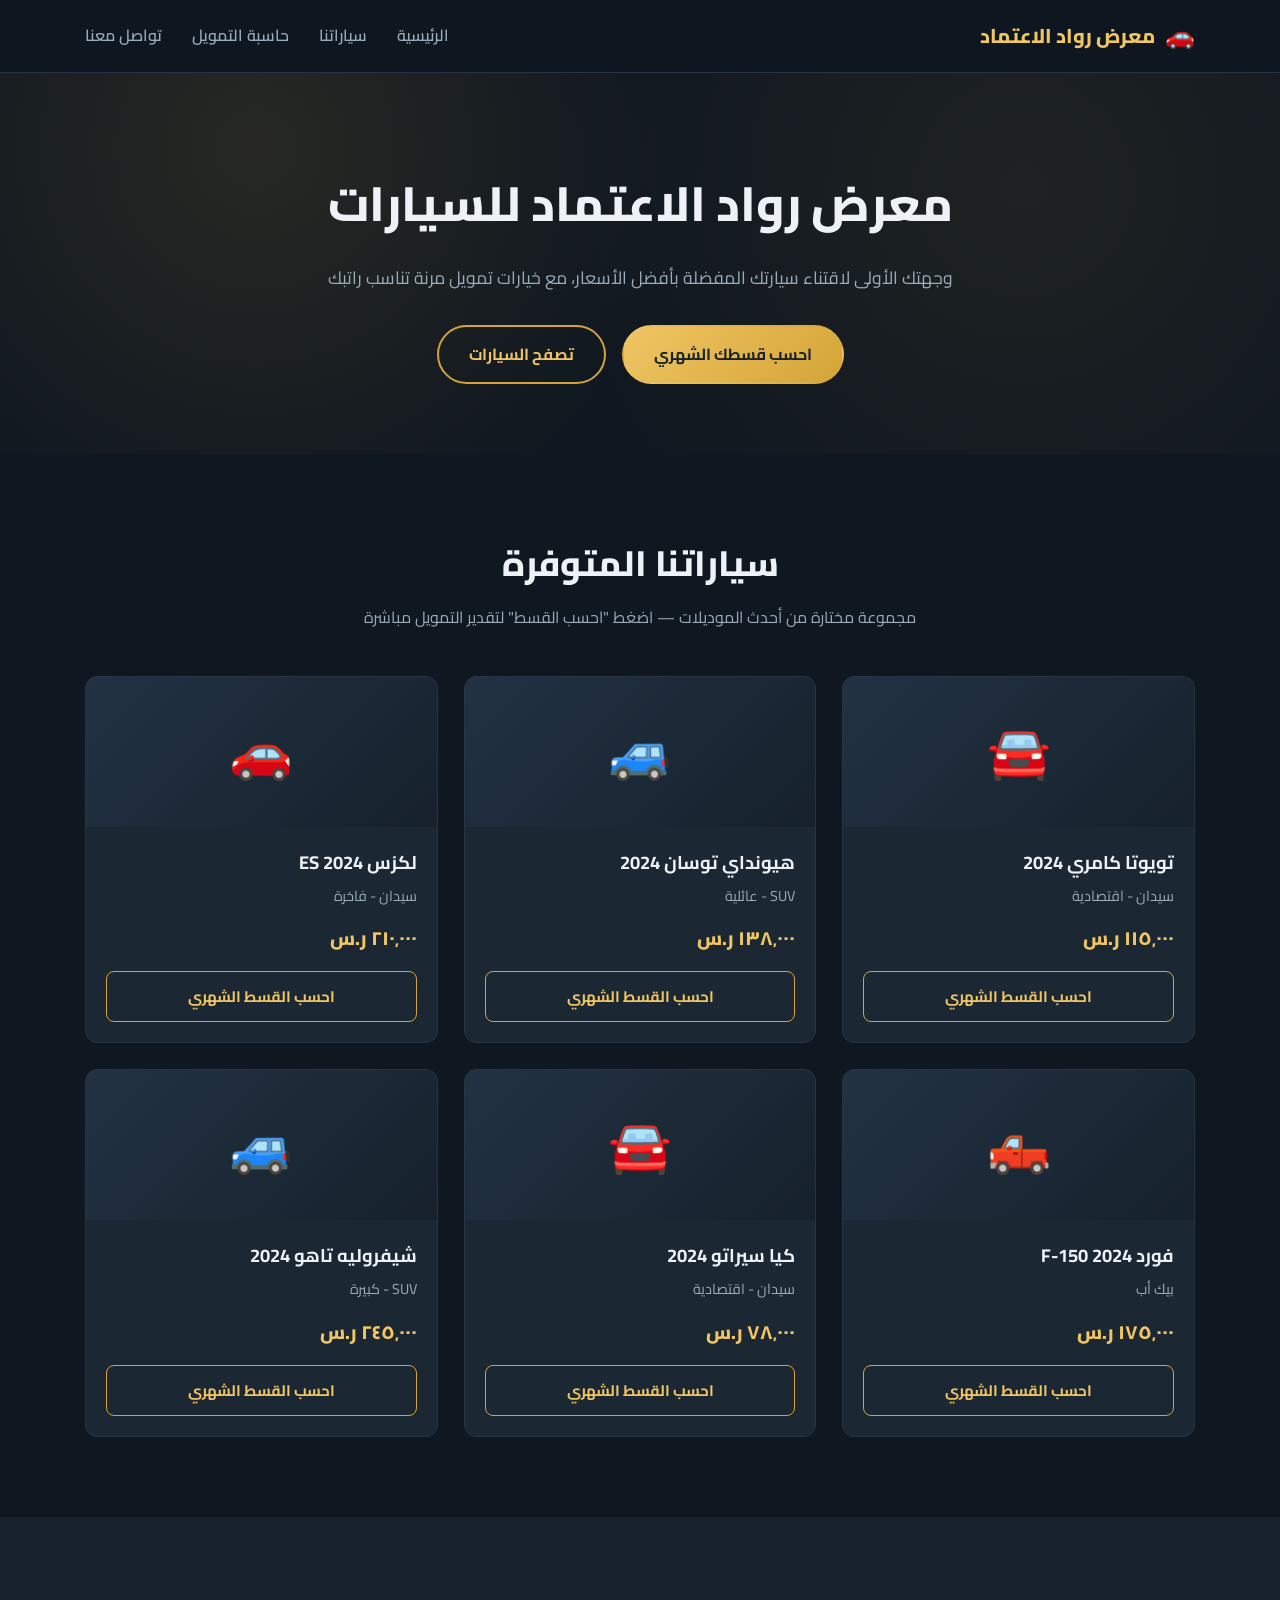
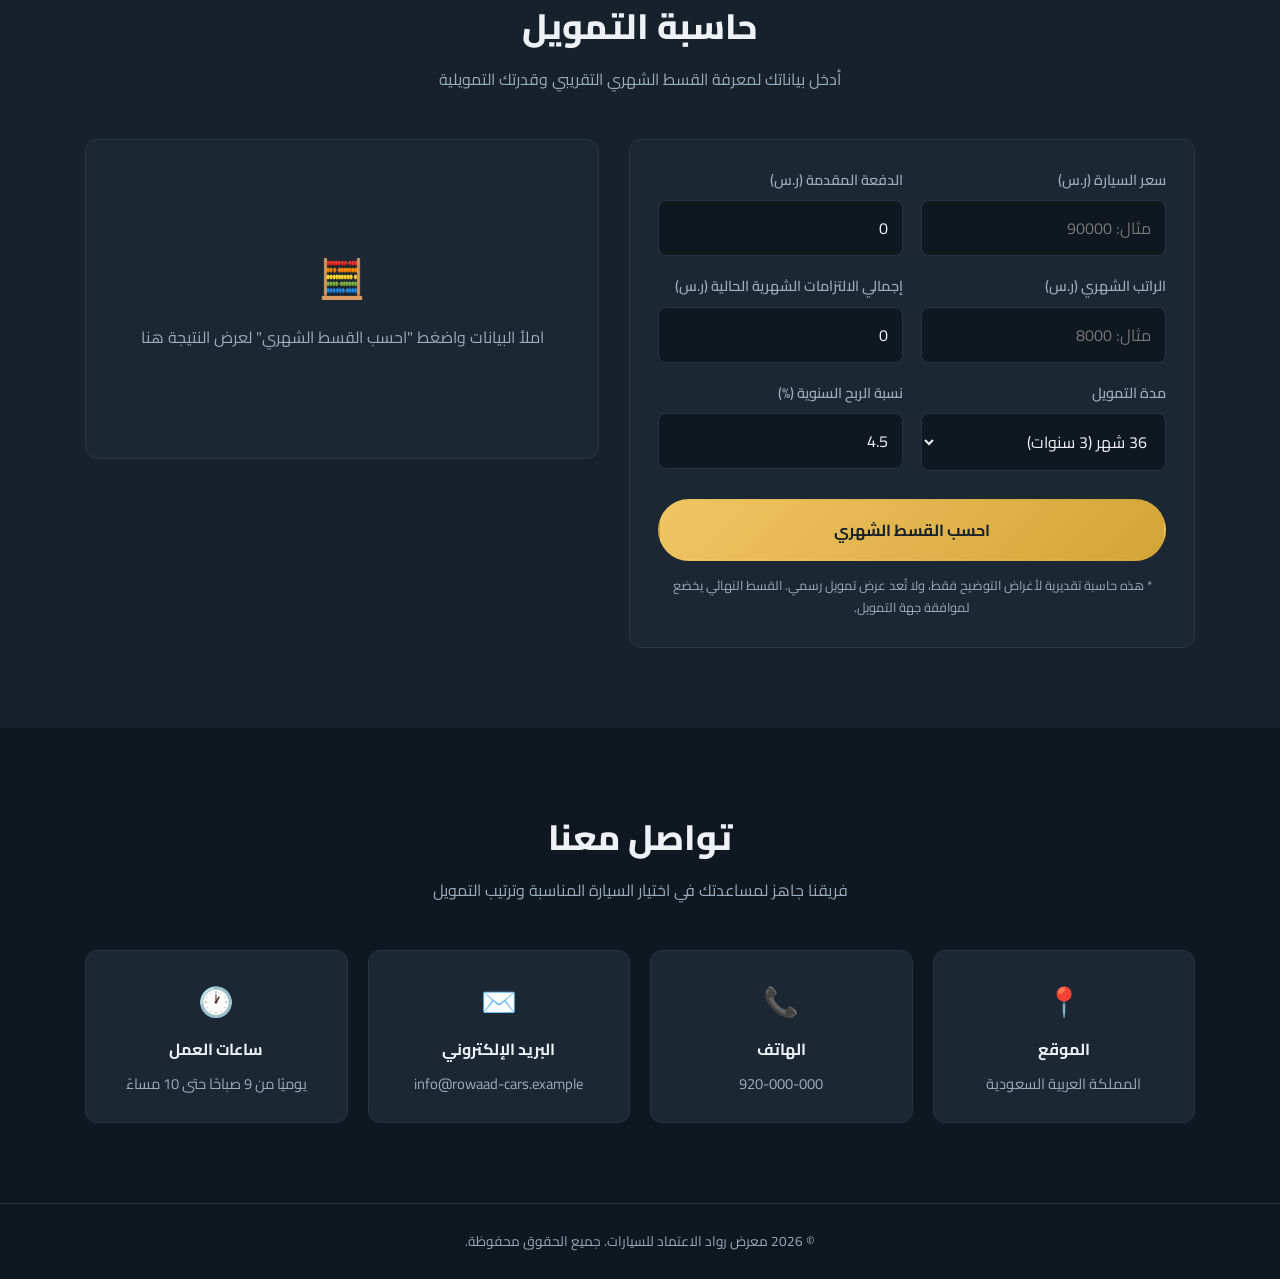
==== index.html @ 37a61ea4 "Add Rowaad Al-I'timad car showroom site with financing calculator Adds a static Arabic (RTL) landing" ====
<!DOCTYPE html>
<html lang="ar" dir="rtl">
<head>
<meta charset="UTF-8">
<meta name="viewport" content="width=device-width, initial-scale=1.0">
<title>معرض رواد الاعتماد للسيارات</title>
<link rel="preconnect" href="https://fonts.googleapis.com">
<link href="https://fonts.googleapis.com/css2?family=Cairo:wght@400;600;700;800&display=swap" rel="stylesheet">
<link rel="stylesheet" href="css/style.css">
</head>
<body>

<header class="navbar">
  <div class="container navbar-inner">
    <div class="logo">
      <span class="logo-icon">🚗</span>
      <span class="logo-text">معرض رواد الاعتماد</span>
    </div>
    <nav class="nav-links" id="navLinks">
      <a href="#home">الرئيسية</a>
      <a href="#cars">سياراتنا</a>
      <a href="#calculator">حاسبة التمويل</a>
      <a href="#contact">تواصل معنا</a>
    </nav>
    <button class="menu-toggle" id="menuToggle" aria-label="القائمة">☰</button>
  </div>
</header>

<section id="home" class="hero">
  <div class="container hero-inner">
    <h1>معرض رواد الاعتماد للسيارات</h1>
    <p>وجهتك الأولى لاقتناء سيارتك المفضلة بأفضل الأسعار، مع خيارات تمويل مرنة تناسب راتبك</p>
    <div class="hero-actions">
      <a href="#calculator" class="btn btn-primary">احسب قسطك الشهري</a>
      <a href="#cars" class="btn btn-outline">تصفح السيارات</a>
    </div>
  </div>
</section>

<section id="cars" class="section">
  <div class="container">
    <h2 class="section-title">سياراتنا المتوفرة</h2>
    <p class="section-sub">مجموعة مختارة من أحدث الموديلات — اضغط "احسب القسط" لتقدير التمويل مباشرة</p>

    <div class="cars-grid" id="carsGrid">
      <!-- Car cards injected by JS -->
    </div>
  </div>
</section>

<section id="calculator" class="section calc-section">
  <div class="container">
    <h2 class="section-title">حاسبة التمويل</h2>
    <p class="section-sub">أدخل بياناتك لمعرفة القسط الشهري التقريبي وقدرتك التمويلية</p>

    <div class="calc-wrapper">
      <form class="calc-form" id="calcForm">
        <div class="form-grid">
          <div class="field">
            <label for="carPrice">سعر السيارة (ر.س)</label>
            <input type="number" id="carPrice" min="0" step="500" placeholder="مثال: 90000" required>
          </div>

          <div class="field">
            <label for="downPayment">الدفعة المقدمة (ر.س)</label>
            <input type="number" id="downPayment" min="0" step="500" placeholder="مثال: 10000" value="0">
          </div>

          <div class="field">
            <label for="salary">الراتب الشهري (ر.س)</label>
            <input type="number" id="salary" min="0" step="100" placeholder="مثال: 8000" required>
          </div>

          <div class="field">
            <label for="obligations">إجمالي الالتزامات الشهرية الحالية (ر.س)</label>
            <input type="number" id="obligations" min="0" step="50" placeholder="أقساط أخرى، إن وجدت" value="0">
          </div>

          <div class="field">
            <label for="months">مدة التمويل</label>
            <select id="months">
              <option value="12">12 شهر (سنة)</option>
              <option value="24">24 شهر (سنتان)</option>
              <option value="36" selected>36 شهر (3 سنوات)</option>
              <option value="48">48 شهر (4 سنوات)</option>
              <option value="60">60 شهر (5 سنوات)</option>
              <option value="72">72 شهر (6 سنوات)</option>
            </select>
          </div>

          <div class="field">
            <label for="rate">نسبة الربح السنوية (%)</label>
            <input type="number" id="rate" min="0" step="0.1" value="4.5">
          </div>
        </div>

        <button type="submit" class="btn btn-primary btn-block">احسب القسط الشهري</button>
        <p class="disclaimer">* هذه حاسبة تقديرية لأغراض التوضيح فقط، ولا تُعد عرض تمويل رسمي. القسط النهائي يخضع لموافقة جهة التمويل.</p>
      </form>

      <div class="calc-result" id="calcResult">
        <div class="result-placeholder">
          <span class="result-icon">🧮</span>
          <p>املأ البيانات واضغط "احسب القسط الشهري" لعرض النتيجة هنا</p>
        </div>
      </div>
    </div>
  </div>
</section>

<section id="contact" class="section contact-section">
  <div class="container">
    <h2 class="section-title">تواصل معنا</h2>
    <p class="section-sub">فريقنا جاهز لمساعدتك في اختيار السيارة المناسبة وترتيب التمويل</p>
    <div class="contact-grid">
      <div class="contact-card">
        <span class="contact-icon">📍</span>
        <h3>الموقع</h3>
        <p>المملكة العربية السعودية</p>
      </div>
      <div class="contact-card">
        <span class="contact-icon">📞</span>
        <h3>الهاتف</h3>
        <p dir="ltr">920-000-000</p>
      </div>
      <div class="contact-card">
        <span class="contact-icon">✉️</span>
        <h3>البريد الإلكتروني</h3>
        <p dir="ltr">info@rowaad-cars.example</p>
      </div>
      <div class="contact-card">
        <span class="contact-icon">🕐</span>
        <h3>ساعات العمل</h3>
        <p>يوميًا من 9 صباحًا حتى 10 مساءً</p>
      </div>
    </div>
  </div>
</section>

<footer class="footer">
  <div class="container">
    <p>© 2026 معرض رواد الاعتماد للسيارات. جميع الحقوق محفوظة.</p>
  </div>
</footer>

<script src="js/script.js"></script>
</body>
</html>
---- css/style.css ----
:root {
  --bg: #0f1720;
  --bg-alt: #16212c;
  --card: #1b2733;
  --card-border: #263444;
  --gold: #d4a437;
  --gold-light: #f0c563;
  --text: #eef2f6;
  --text-muted: #9aabb9;
  --success: #3fae6a;
  --danger: #d9534f;
  --radius: 12px;
  --max-width: 1150px;
}

* { box-sizing: border-box; margin: 0; padding: 0; }

html { scroll-behavior: smooth; }

body {
  font-family: 'Cairo', 'Tahoma', 'Segoe UI', sans-serif;
  background: var(--bg);
  color: var(--text);
  line-height: 1.7;
}

.container {
  max-width: var(--max-width);
  margin: 0 auto;
  padding: 0 20px;
}

a { text-decoration: none; color: inherit; }
ul { list-style: none; }

/* Navbar */
.navbar {
  position: sticky;
  top: 0;
  z-index: 50;
  background: rgba(15, 23, 32, 0.92);
  backdrop-filter: blur(8px);
  border-bottom: 1px solid var(--card-border);
}

.navbar-inner {
  display: flex;
  align-items: center;
  justify-content: space-between;
  height: 72px;
}

.logo {
  display: flex;
  align-items: center;
  gap: 10px;
  font-weight: 800;
  font-size: 1.25rem;
}

.logo-icon { font-size: 1.5rem; }

.logo-text { color: var(--gold-light); }

.nav-links {
  display: flex;
  gap: 30px;
  font-weight: 600;
}

.nav-links a {
  color: var(--text-muted);
  transition: color 0.2s;
}

.nav-links a:hover { color: var(--gold-light); }

.menu-toggle {
  display: none;
  background: none;
  border: none;
  color: var(--text);
  font-size: 1.6rem;
  cursor: pointer;
}

/* Hero */
.hero {
  padding: 90px 0 70px;
  text-align: center;
  background:
    radial-gradient(circle at 20% 20%, rgba(212, 164, 55, 0.12), transparent 40%),
    radial-gradient(circle at 80% 30%, rgba(212, 164, 55, 0.08), transparent 45%),
    var(--bg);
}

.hero h1 {
  font-size: clamp(1.8rem, 4vw, 3rem);
  font-weight: 800;
  margin-bottom: 18px;
  color: var(--text);
}

.hero p {
  font-size: 1.1rem;
  color: var(--text-muted);
  max-width: 640px;
  margin: 0 auto 32px;
}

.hero-actions {
  display: flex;
  gap: 16px;
  justify-content: center;
  flex-wrap: wrap;
}

/* Buttons */
.btn {
  display: inline-block;
  padding: 14px 30px;
  border-radius: 999px;
  font-weight: 700;
  cursor: pointer;
  border: 2px solid transparent;
  transition: transform 0.15s ease, opacity 0.15s ease;
  font-family: inherit;
  font-size: 1rem;
}

.btn:hover { transform: translateY(-2px); }

.btn-primary {
  background: linear-gradient(135deg, var(--gold-light), var(--gold));
  color: #17222b;
}

.btn-outline {
  border-color: var(--gold);
  color: var(--gold-light);
}

.btn-block {
  width: 100%;
  text-align: center;
  margin-top: 8px;
}

/* Sections */
.section {
  padding: 80px 0;
}

.section-title {
  font-size: clamp(1.5rem, 3vw, 2.2rem);
  font-weight: 800;
  text-align: center;
  margin-bottom: 10px;
}

.section-sub {
  text-align: center;
  color: var(--text-muted);
  max-width: 600px;
  margin: 0 auto 45px;
}

/* Cars grid */
.cars-grid {
  display: grid;
  grid-template-columns: repeat(auto-fit, minmax(280px, 1fr));
  gap: 26px;
}

.car-card {
  background: var(--card);
  border: 1px solid var(--card-border);
  border-radius: var(--radius);
  overflow: hidden;
  transition: transform 0.2s ease, border-color 0.2s ease;
}

.car-card:hover {
  transform: translateY(-4px);
  border-color: var(--gold);
}

.car-media {
  height: 150px;
  display: flex;
  align-items: center;
  justify-content: center;
  font-size: 3.2rem;
  background: linear-gradient(135deg, #223243, #16212c);
}

.car-body { padding: 20px; }

.car-body h3 {
  font-size: 1.15rem;
  margin-bottom: 6px;
}

.car-meta {
  color: var(--text-muted);
  font-size: 0.9rem;
  margin-bottom: 14px;
}

.car-price {
  color: var(--gold-light);
  font-weight: 800;
  font-size: 1.2rem;
  margin-bottom: 16px;
}

.car-cta {
  display: block;
  text-align: center;
  padding: 10px;
  border-radius: 8px;
  border: 1px solid var(--gold);
  color: var(--gold-light);
  font-weight: 700;
  cursor: pointer;
  background: none;
  width: 100%;
  font-family: inherit;
  font-size: 0.95rem;
  transition: background 0.2s ease;
}

.car-cta:hover { background: rgba(212, 164, 55, 0.12); }

/* Calculator */
.calc-section { background: var(--bg-alt); }

.calc-wrapper {
  display: grid;
  grid-template-columns: 1.1fr 1fr;
  gap: 30px;
  align-items: flex-start;
}

.calc-form {
  background: var(--card);
  border: 1px solid var(--card-border);
  border-radius: var(--radius);
  padding: 28px;
}

.form-grid {
  display: grid;
  grid-template-columns: repeat(auto-fit, minmax(220px, 1fr));
  gap: 18px;
  margin-bottom: 20px;
}

.field { display: flex; flex-direction: column; gap: 8px; }

.field label {
  font-size: 0.9rem;
  color: var(--text-muted);
  font-weight: 600;
}

.field input,
.field select {
  background: var(--bg);
  border: 1px solid var(--card-border);
  border-radius: 8px;
  padding: 12px 14px;
  color: var(--text);
  font-family: inherit;
  font-size: 1rem;
}

.field input:focus,
.field select:focus {
  outline: none;
  border-color: var(--gold);
}

.disclaimer {
  margin-top: 14px;
  font-size: 0.8rem;
  color: var(--text-muted);
  text-align: center;
}

.calc-result {
  background: var(--card);
  border: 1px solid var(--card-border);
  border-radius: var(--radius);
  padding: 28px;
  min-height: 320px;
  display: flex;
  align-items: center;
  justify-content: center;
}

.result-placeholder {
  text-align: center;
  color: var(--text-muted);
}

.result-icon {
  font-size: 2.4rem;
  display: block;
  margin-bottom: 12px;
}

.result-content { width: 100%; }

.result-headline {
  text-align: center;
  margin-bottom: 22px;
}

.result-headline .label {
  color: var(--text-muted);
  font-size: 0.95rem;
  display: block;
  margin-bottom: 6px;
}

.result-headline .value {
  color: var(--gold-light);
  font-size: 2.2rem;
  font-weight: 800;
}

.result-list {
  display: flex;
  flex-direction: column;
  gap: 12px;
  margin-bottom: 20px;
}

.result-row {
  display: flex;
  justify-content: space-between;
  border-bottom: 1px dashed var(--card-border);
  padding-bottom: 10px;
  font-size: 0.95rem;
}

.result-row span:first-child { color: var(--text-muted); }
.result-row span:last-child { font-weight: 700; }

.eligibility {
  border-radius: 8px;
  padding: 14px 16px;
  font-weight: 700;
  text-align: center;
  font-size: 0.95rem;
}

.eligibility.ok {
  background: rgba(63, 174, 106, 0.15);
  color: var(--success);
  border: 1px solid var(--success);
}

.eligibility.warn {
  background: rgba(217, 83, 79, 0.15);
  color: var(--danger);
  border: 1px solid var(--danger);
}

/* Contact */
.contact-grid {
  display: grid;
  grid-template-columns: repeat(auto-fit, minmax(200px, 1fr));
  gap: 20px;
}

.contact-card {
  background: var(--card);
  border: 1px solid var(--card-border);
  border-radius: var(--radius);
  padding: 26px 18px;
  text-align: center;
}

.contact-icon {
  font-size: 1.8rem;
  display: block;
  margin-bottom: 10px;
}

.contact-card h3 {
  margin-bottom: 8px;
  font-size: 1rem;
}

.contact-card p { color: var(--text-muted); font-size: 0.92rem; }

/* Footer */
.footer {
  text-align: center;
  padding: 26px 0;
  color: var(--text-muted);
  font-size: 0.85rem;
  border-top: 1px solid var(--card-border);
}

/* Responsive */
@media (max-width: 860px) {
  .calc-wrapper { grid-template-columns: 1fr; }
}

@media (max-width: 700px) {
  .nav-links {
    position: absolute;
    top: 72px;
    right: 0;
    left: 0;
    background: var(--bg);
    flex-direction: column;
    padding: 20px;
    gap: 16px;
    border-bottom: 1px solid var(--card-border);
    display: none;
  }
  .nav-links.open { display: flex; }
  .menu-toggle { display: block; }
}
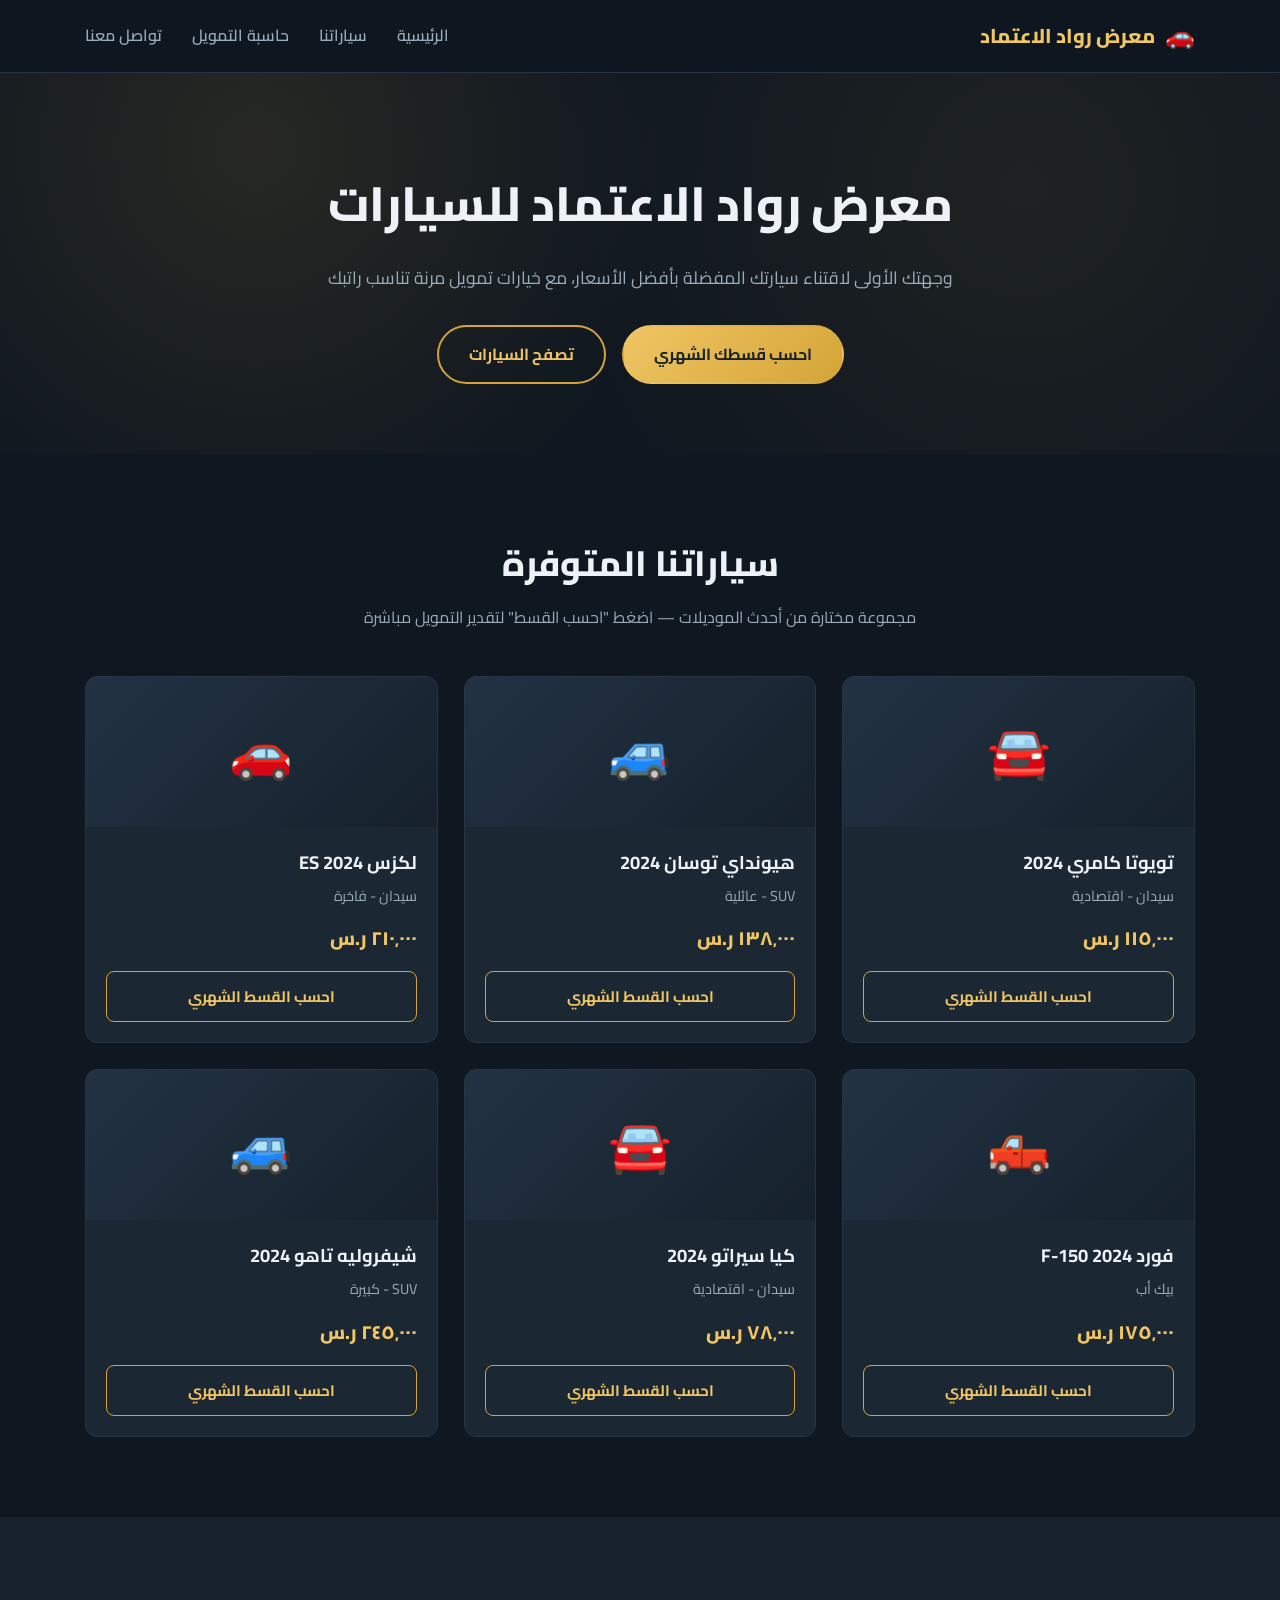
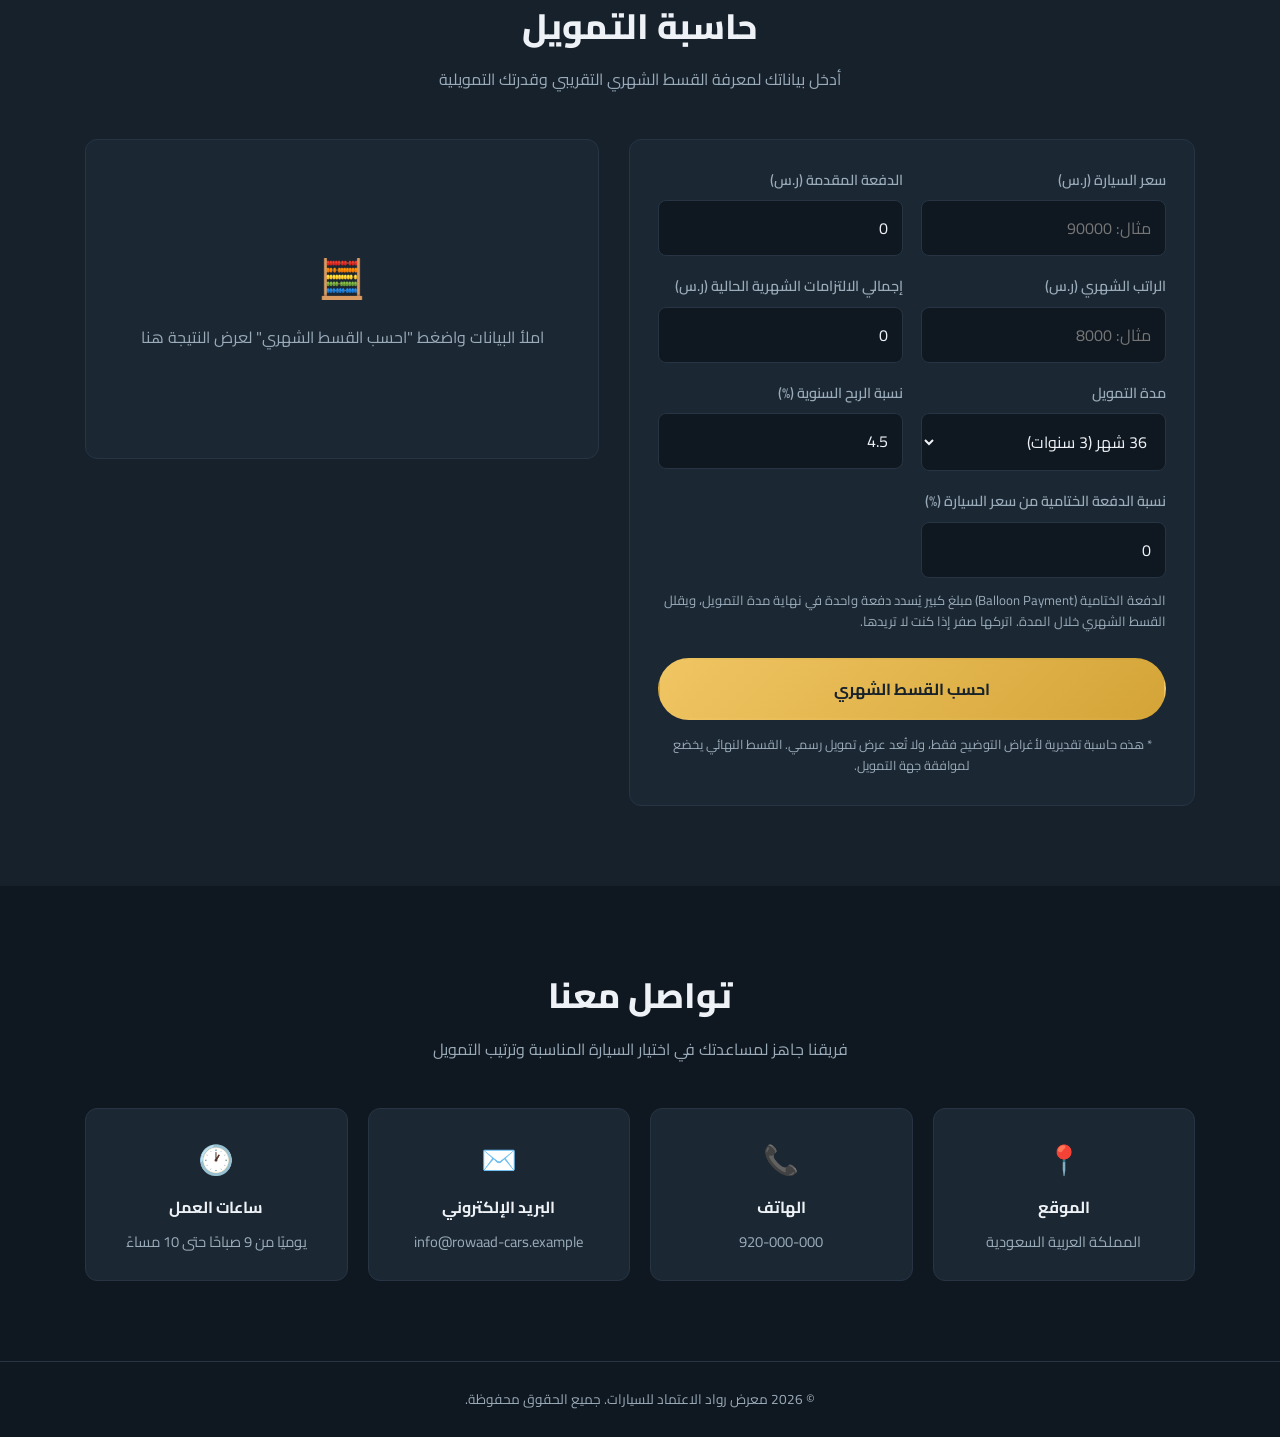
==== commit 5c0e3bbe: "Add balloon (final) payment option to the financing calculator Lets the customer set a final balloon" ====
--- a/index.html
+++ b/index.html
@@ -92,7 +92,13 @@
             <label for="rate">نسبة الربح السنوية (%)</label>
             <input type="number" id="rate" min="0" step="0.1" value="4.5">
           </div>
+
+          <div class="field">
+            <label for="balloon">نسبة الدفعة الختامية من سعر السيارة (%)</label>
+            <input type="number" id="balloon" min="0" max="60" step="1" value="0" placeholder="اختياري، مثال: 30">
+          </div>
         </div>
+        <p class="field-hint">الدفعة الختامية (Balloon Payment) مبلغ كبير يُسدد دفعة واحدة في نهاية مدة التمويل، ويقلل القسط الشهري خلال المدة. اتركها صفر إذا كنت لا تريدها.</p>
 
         <button type="submit" class="btn btn-primary btn-block">احسب القسط الشهري</button>
         <p class="disclaimer">* هذه حاسبة تقديرية لأغراض التوضيح فقط، ولا تُعد عرض تمويل رسمي. القسط النهائي يخضع لموافقة جهة التمويل.</p>
--- a/css/style.css
+++ b/css/style.css
@@ -257,6 +257,15 @@
 }
 
 .field { display: flex; flex-direction: column; gap: 8px; }
+
+.field-hint {
+  font-size: 0.82rem;
+  color: var(--text-muted);
+  margin: -8px 0 18px;
+  line-height: 1.6;
+}
+
+.balloon-row span:last-child { color: var(--gold-light); }
 
 .field label {
   font-size: 0.9rem;
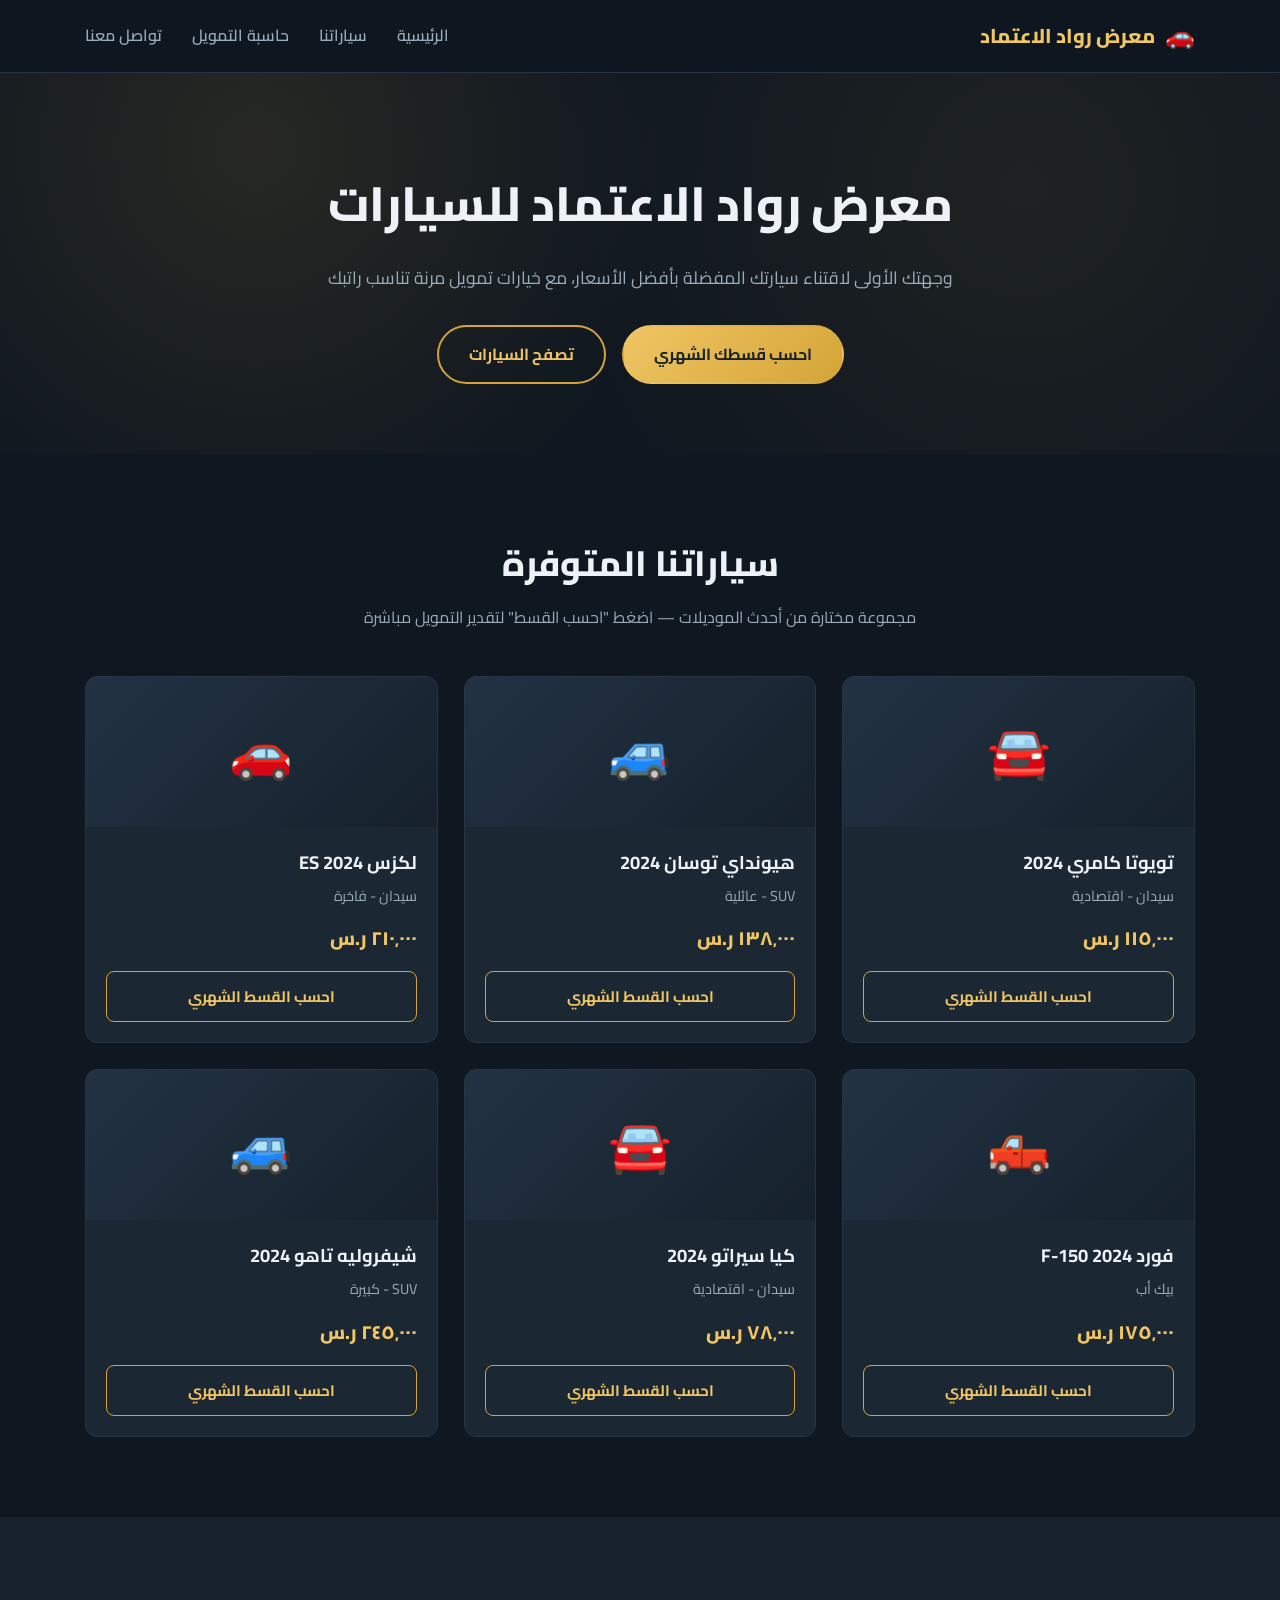
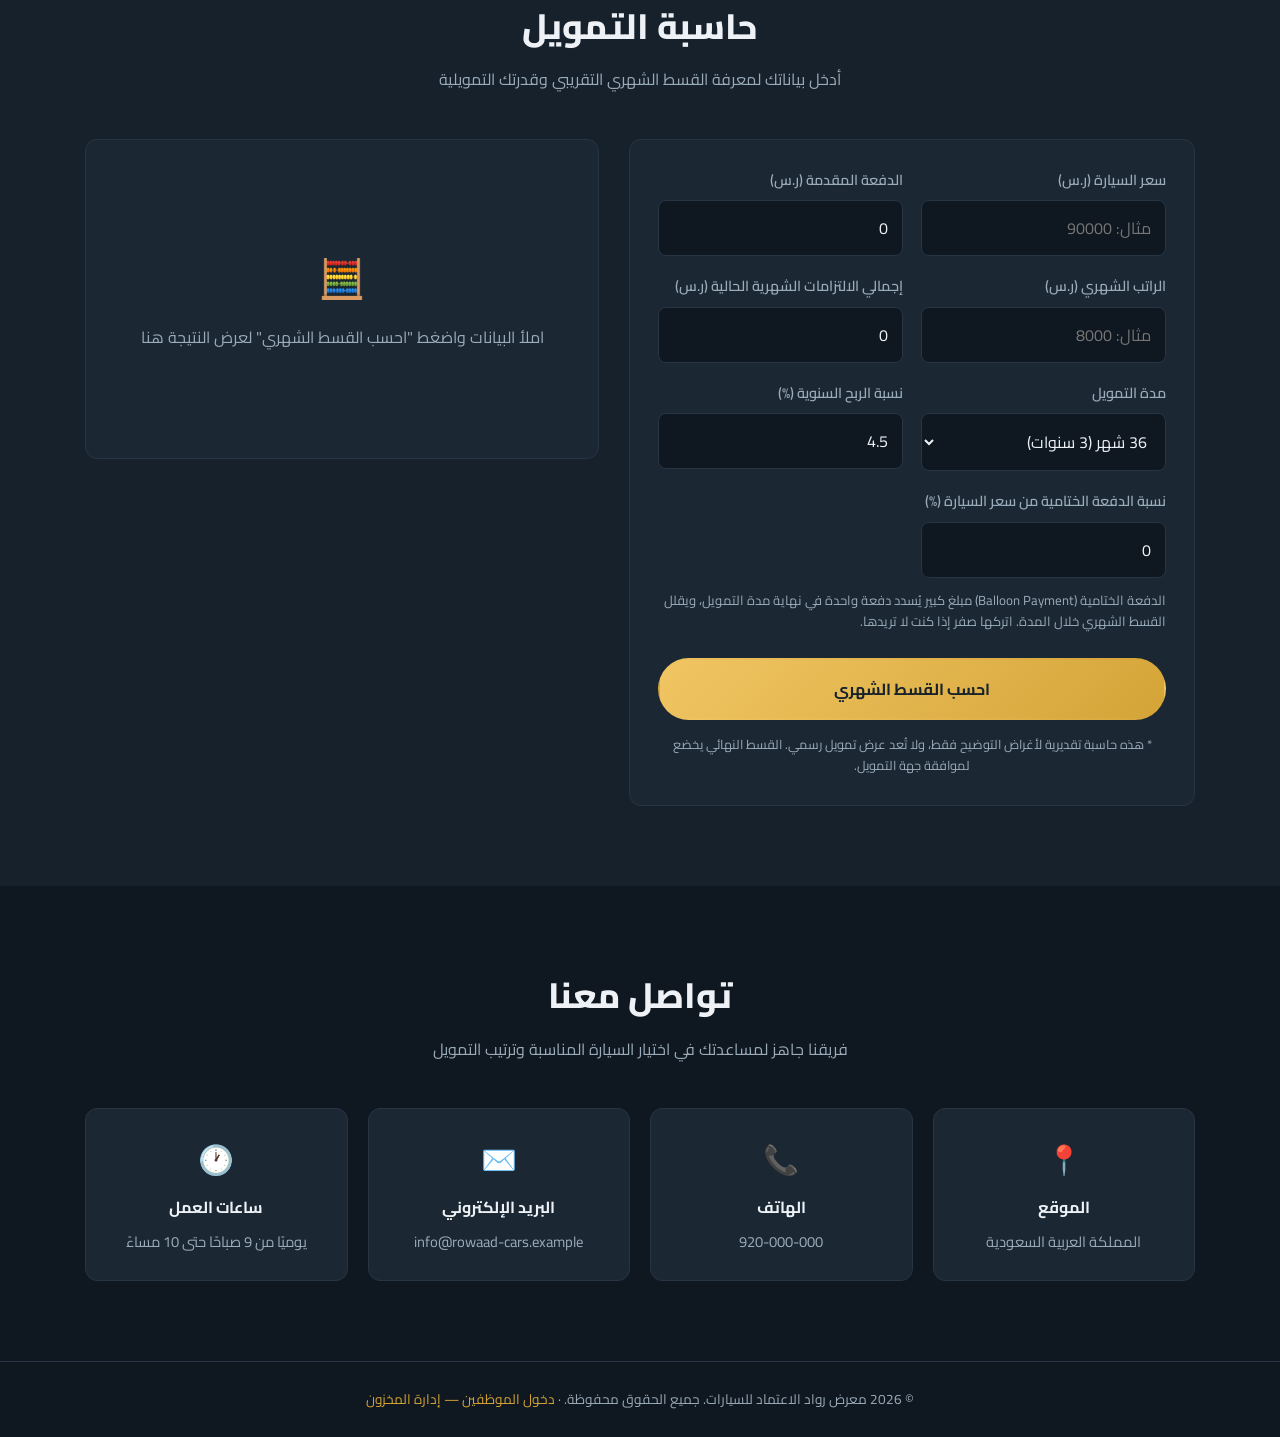
==== commit 7368f992: "Add inventory management system for Rowaad Al-I'timad showroom Browser-based admin dashboard under i" ====
--- a/index.html
+++ b/index.html
@@ -145,7 +145,7 @@
 
 <footer class="footer">
   <div class="container">
-    <p>© 2026 معرض رواد الاعتماد للسيارات. جميع الحقوق محفوظة.</p>
+    <p>© 2026 معرض رواد الاعتماد للسيارات. جميع الحقوق محفوظة. · <a href="inventory/" style="color:var(--gold)">دخول الموظفين — إدارة المخزون</a></p>
   </div>
 </footer>
 
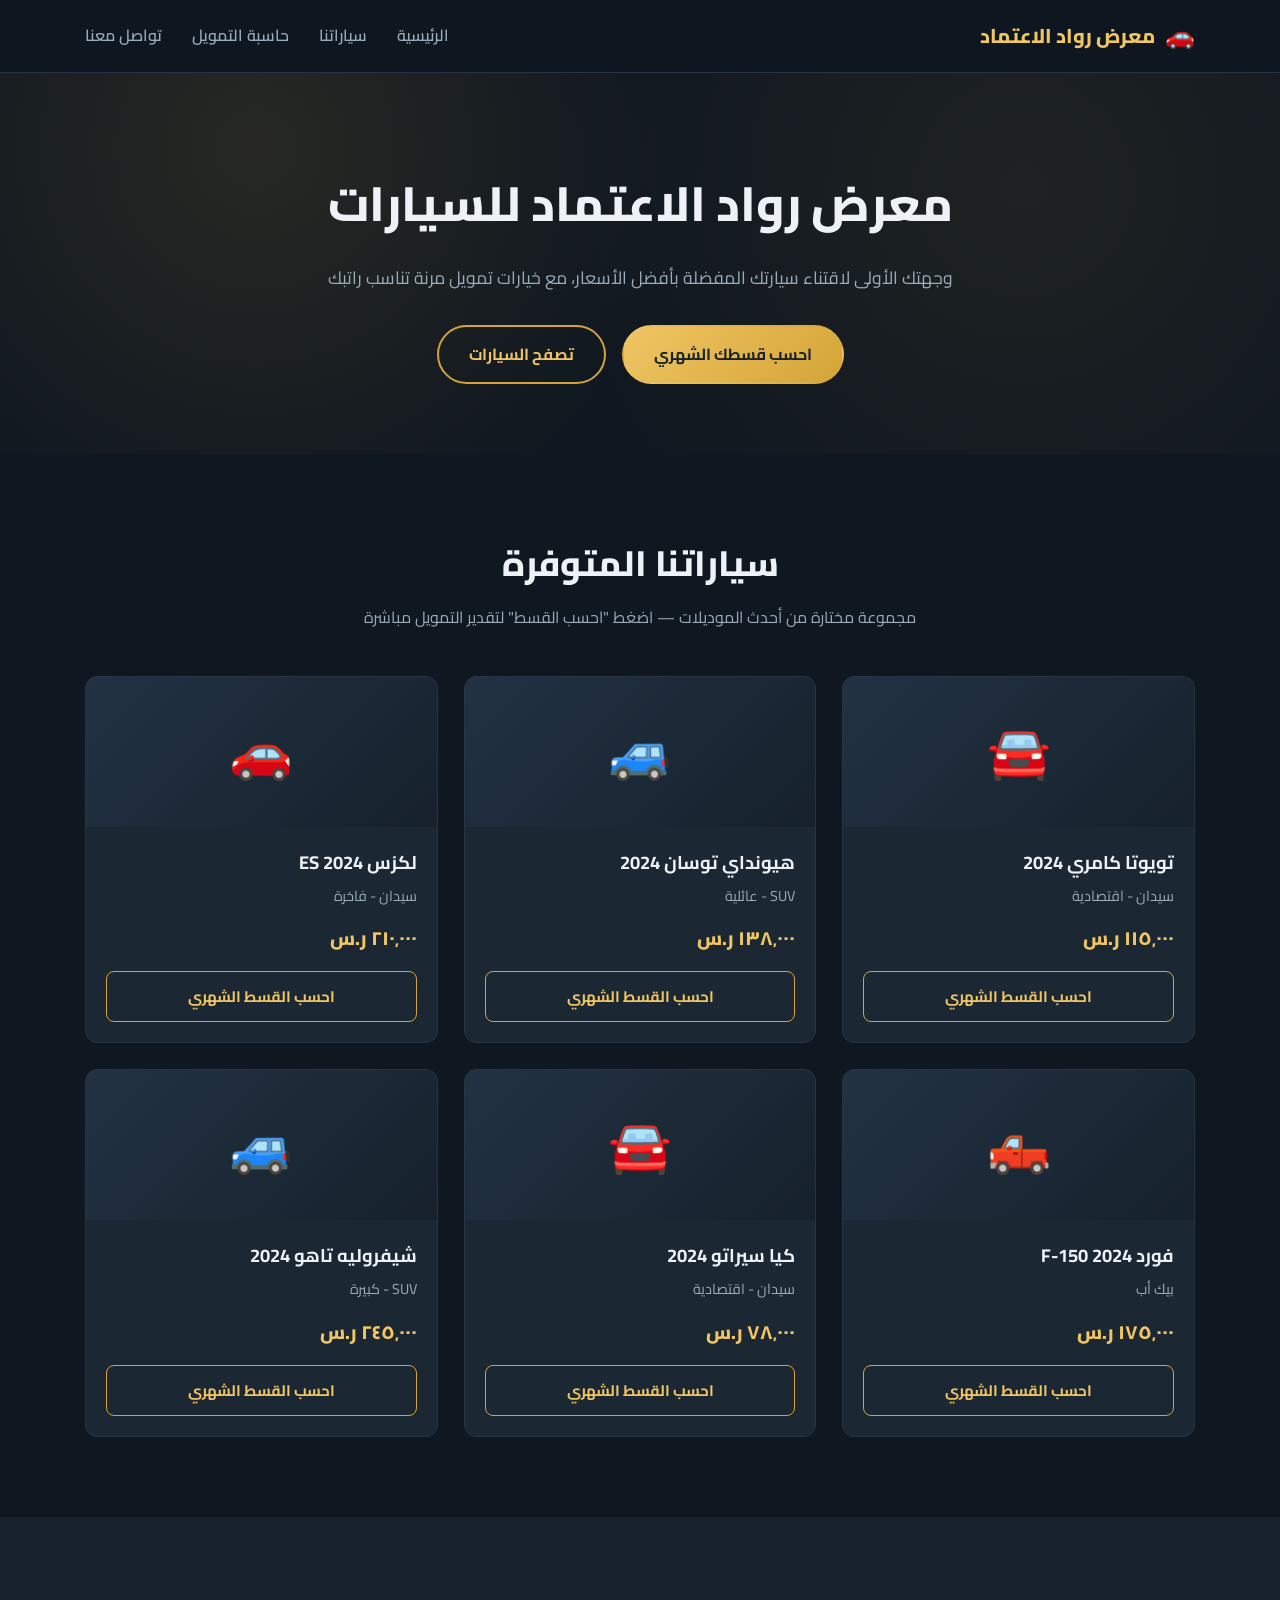
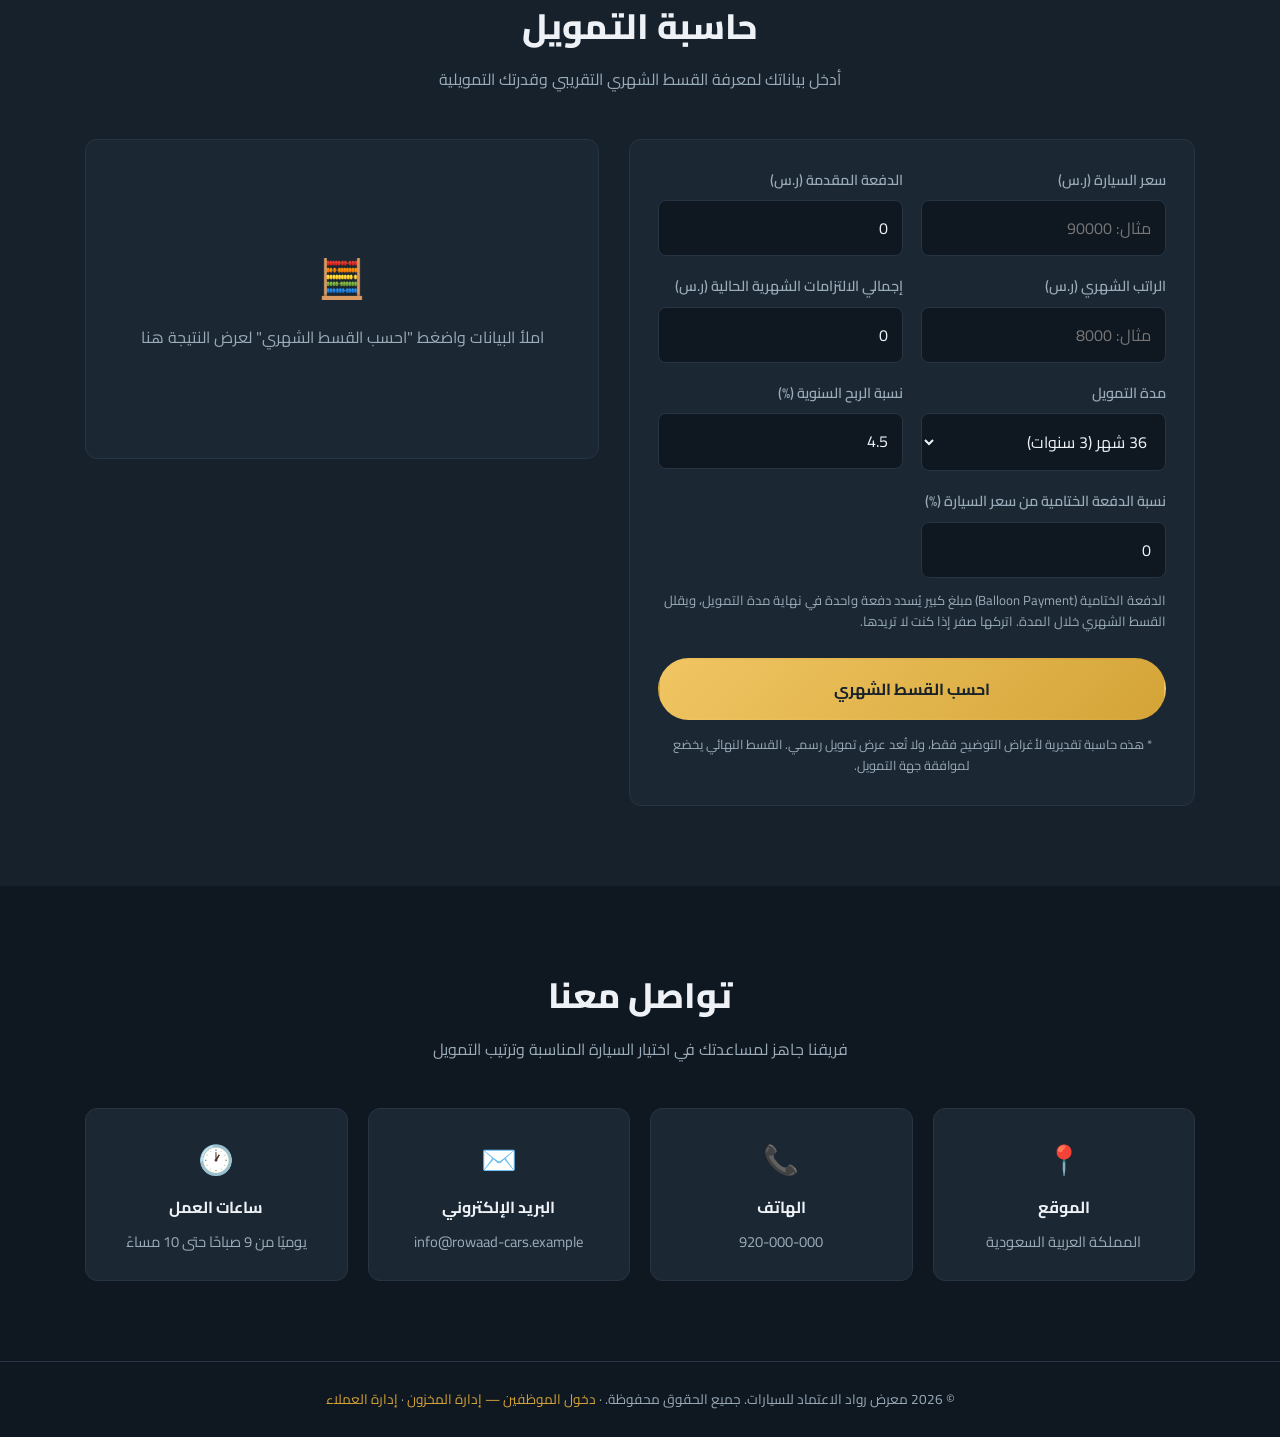
==== commit ecc433d8: "Add standalone customer management (CRM) system for Rowaad Al-I'timad A separate app under crm/ (own" ====
--- a/index.html
+++ b/index.html
@@ -145,7 +145,7 @@
 
 <footer class="footer">
   <div class="container">
-    <p>© 2026 معرض رواد الاعتماد للسيارات. جميع الحقوق محفوظة. · <a href="inventory/" style="color:var(--gold)">دخول الموظفين — إدارة المخزون</a></p>
+    <p>© 2026 معرض رواد الاعتماد للسيارات. جميع الحقوق محفوظة. · <a href="inventory/" style="color:var(--gold)">دخول الموظفين — إدارة المخزون</a> · <a href="crm/" style="color:var(--gold)">إدارة العملاء</a></p>
   </div>
 </footer>
 
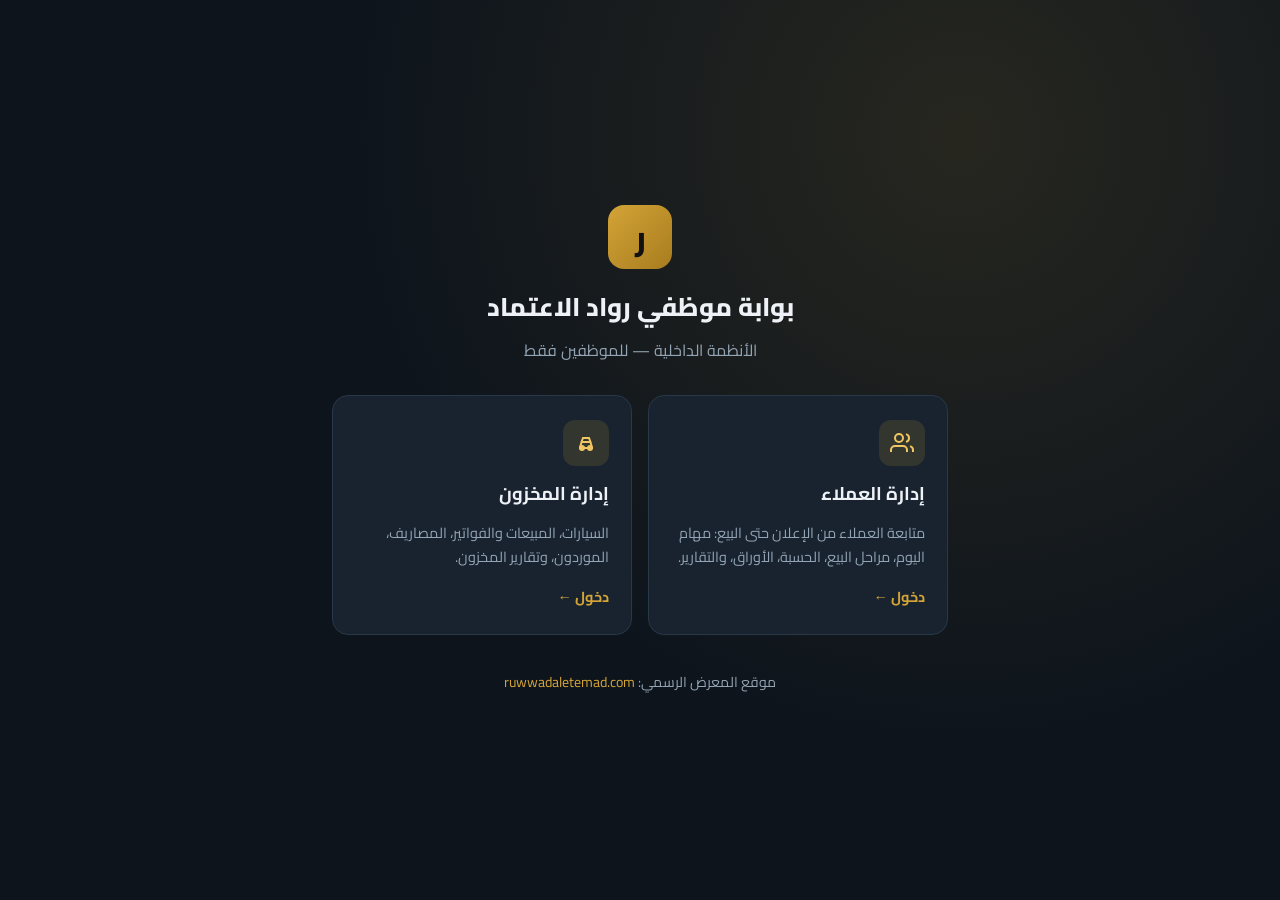
==== commit 26e4c7c0: "Turn the old site into a staff portal and point to ruwwadaletemad.com The official showroom website " ====
--- a/index.html
+++ b/index.html
@@ -3,152 +3,55 @@
 <head>
 <meta charset="UTF-8">
 <meta name="viewport" content="width=device-width, initial-scale=1.0">
-<title>معرض رواد الاعتماد للسيارات</title>
+<meta name="robots" content="noindex, nofollow">
+<title>بوابة الموظفين | رواد الاعتماد</title>
 <link rel="preconnect" href="https://fonts.googleapis.com">
 <link href="https://fonts.googleapis.com/css2?family=Cairo:wght@400;600;700;800&display=swap" rel="stylesheet">
-<link rel="stylesheet" href="css/style.css">
+<style>
+  :root { --bg: #0d141c; --panel: #18232f; --border: #283849; --gold: #d4a437; --gold-light: #f0c563; --text: #eef2f6; --muted: #93a4b4; }
+  * { box-sizing: border-box; margin: 0; padding: 0; }
+  body {
+    font-family: 'Cairo', Tahoma, sans-serif; color: var(--text); min-height: 100vh;
+    background: radial-gradient(circle at 75% 15%, rgba(212,164,55,.13), transparent 50%), var(--bg);
+    display: flex; flex-direction: column; align-items: center; justify-content: center; padding: 32px 16px;
+  }
+  .logo { width: 64px; height: 64px; border-radius: 16px; background: linear-gradient(135deg, var(--gold), #a87c1f); color: #111; font-weight: 800; font-size: 2rem; display: grid; place-items: center; margin-bottom: 14px; }
+  h1 { font-size: 1.6rem; font-weight: 800; }
+  .sub { color: var(--muted); margin: 4px 0 30px; text-align: center; }
+  .grid { display: grid; grid-template-columns: repeat(2, minmax(0, 300px)); gap: 16px; width: 100%; justify-content: center; }
+  a.card {
+    display: flex; flex-direction: column; gap: 10px; padding: 24px 22px; border-radius: 16px; text-decoration: none; color: inherit;
+    background: var(--panel); border: 1px solid var(--border); transition: border-color .15s, transform .15s;
+  }
+  a.card:hover { border-color: var(--gold); transform: translateY(-2px); }
+  .ic { width: 46px; height: 46px; border-radius: 12px; background: rgba(212,164,55,.14); color: var(--gold-light); display: grid; place-items: center; }
+  .ic svg { width: 24px; height: 24px; }
+  a.card b { font-size: 1.15rem; }
+  a.card span { color: var(--muted); font-size: .9rem; line-height: 1.7; }
+  a.card i { font-style: normal; color: var(--gold); font-weight: 700; font-size: .9rem; margin-top: 4px; }
+  .foot { margin-top: 34px; color: var(--muted); font-size: .88rem; text-align: center; }
+  .foot a { color: var(--gold); text-decoration: none; }
+  @media (max-width: 640px) { .grid { grid-template-columns: 1fr; } }
+</style>
 </head>
 <body>
-
-<header class="navbar">
-  <div class="container navbar-inner">
-    <div class="logo">
-      <span class="logo-icon">🚗</span>
-      <span class="logo-text">معرض رواد الاعتماد</span>
-    </div>
-    <nav class="nav-links" id="navLinks">
-      <a href="#home">الرئيسية</a>
-      <a href="#cars">سياراتنا</a>
-      <a href="#calculator">حاسبة التمويل</a>
-      <a href="#contact">تواصل معنا</a>
-    </nav>
-    <button class="menu-toggle" id="menuToggle" aria-label="القائمة">☰</button>
+  <div class="logo">ر</div>
+  <h1>بوابة موظفي رواد الاعتماد</h1>
+  <p class="sub">الأنظمة الداخلية — للموظفين فقط</p>
+  <div class="grid">
+    <a class="card" href="crm/">
+      <div class="ic"><svg viewBox="0 0 24 24" fill="none" stroke="currentColor" stroke-width="2"><path d="M17 21v-2a4 4 0 0 0-4-4H5a4 4 0 0 0-4 4v2"/><circle cx="9" cy="7" r="4"/><path d="M23 21v-2a4 4 0 0 0-3-3.87M16 3.13a4 4 0 0 1 0 7.75"/></svg></div>
+      <b>إدارة العملاء</b>
+      <span>متابعة العملاء من الإعلان حتى البيع: مهام اليوم، مراحل البيع، الحسبة، الأوراق، والتقارير.</span>
+      <i>دخول ←</i>
+    </a>
+    <a class="card" href="inventory/">
+      <div class="ic"><svg viewBox="0 0 24 24" fill="none" stroke="currentColor" stroke-width="2"><path d="M5 17h14M6 17l1.5-6h9L18 17M7.5 11 9 7h6l1.5 4"/><circle cx="8" cy="17" r="2"/><circle cx="16" cy="17" r="2"/></svg></div>
+      <b>إدارة المخزون</b>
+      <span>السيارات، المبيعات والفواتير، المصاريف، الموردون، وتقارير المخزون.</span>
+      <i>دخول ←</i>
+    </a>
   </div>
-</header>
-
-<section id="home" class="hero">
-  <div class="container hero-inner">
-    <h1>معرض رواد الاعتماد للسيارات</h1>
-    <p>وجهتك الأولى لاقتناء سيارتك المفضلة بأفضل الأسعار، مع خيارات تمويل مرنة تناسب راتبك</p>
-    <div class="hero-actions">
-      <a href="#calculator" class="btn btn-primary">احسب قسطك الشهري</a>
-      <a href="#cars" class="btn btn-outline">تصفح السيارات</a>
-    </div>
-  </div>
-</section>
-
-<section id="cars" class="section">
-  <div class="container">
-    <h2 class="section-title">سياراتنا المتوفرة</h2>
-    <p class="section-sub">مجموعة مختارة من أحدث الموديلات — اضغط "احسب القسط" لتقدير التمويل مباشرة</p>
-
-    <div class="cars-grid" id="carsGrid">
-      <!-- Car cards injected by JS -->
-    </div>
-  </div>
-</section>
-
-<section id="calculator" class="section calc-section">
-  <div class="container">
-    <h2 class="section-title">حاسبة التمويل</h2>
-    <p class="section-sub">أدخل بياناتك لمعرفة القسط الشهري التقريبي وقدرتك التمويلية</p>
-
-    <div class="calc-wrapper">
-      <form class="calc-form" id="calcForm">
-        <div class="form-grid">
-          <div class="field">
-            <label for="carPrice">سعر السيارة (ر.س)</label>
-            <input type="number" id="carPrice" min="0" step="500" placeholder="مثال: 90000" required>
-          </div>
-
-          <div class="field">
-            <label for="downPayment">الدفعة المقدمة (ر.س)</label>
-            <input type="number" id="downPayment" min="0" step="500" placeholder="مثال: 10000" value="0">
-          </div>
-
-          <div class="field">
-            <label for="salary">الراتب الشهري (ر.س)</label>
-            <input type="number" id="salary" min="0" step="100" placeholder="مثال: 8000" required>
-          </div>
-
-          <div class="field">
-            <label for="obligations">إجمالي الالتزامات الشهرية الحالية (ر.س)</label>
-            <input type="number" id="obligations" min="0" step="50" placeholder="أقساط أخرى، إن وجدت" value="0">
-          </div>
-
-          <div class="field">
-            <label for="months">مدة التمويل</label>
-            <select id="months">
-              <option value="12">12 شهر (سنة)</option>
-              <option value="24">24 شهر (سنتان)</option>
-              <option value="36" selected>36 شهر (3 سنوات)</option>
-              <option value="48">48 شهر (4 سنوات)</option>
-              <option value="60">60 شهر (5 سنوات)</option>
-              <option value="72">72 شهر (6 سنوات)</option>
-            </select>
-          </div>
-
-          <div class="field">
-            <label for="rate">نسبة الربح السنوية (%)</label>
-            <input type="number" id="rate" min="0" step="0.1" value="4.5">
-          </div>
-
-          <div class="field">
-            <label for="balloon">نسبة الدفعة الختامية من سعر السيارة (%)</label>
-            <input type="number" id="balloon" min="0" max="60" step="1" value="0" placeholder="اختياري، مثال: 30">
-          </div>
-        </div>
-        <p class="field-hint">الدفعة الختامية (Balloon Payment) مبلغ كبير يُسدد دفعة واحدة في نهاية مدة التمويل، ويقلل القسط الشهري خلال المدة. اتركها صفر إذا كنت لا تريدها.</p>
-
-        <button type="submit" class="btn btn-primary btn-block">احسب القسط الشهري</button>
-        <p class="disclaimer">* هذه حاسبة تقديرية لأغراض التوضيح فقط، ولا تُعد عرض تمويل رسمي. القسط النهائي يخضع لموافقة جهة التمويل.</p>
-      </form>
-
-      <div class="calc-result" id="calcResult">
-        <div class="result-placeholder">
-          <span class="result-icon">🧮</span>
-          <p>املأ البيانات واضغط "احسب القسط الشهري" لعرض النتيجة هنا</p>
-        </div>
-      </div>
-    </div>
-  </div>
-</section>
-
-<section id="contact" class="section contact-section">
-  <div class="container">
-    <h2 class="section-title">تواصل معنا</h2>
-    <p class="section-sub">فريقنا جاهز لمساعدتك في اختيار السيارة المناسبة وترتيب التمويل</p>
-    <div class="contact-grid">
-      <div class="contact-card">
-        <span class="contact-icon">📍</span>
-        <h3>الموقع</h3>
-        <p>المملكة العربية السعودية</p>
-      </div>
-      <div class="contact-card">
-        <span class="contact-icon">📞</span>
-        <h3>الهاتف</h3>
-        <p dir="ltr">920-000-000</p>
-      </div>
-      <div class="contact-card">
-        <span class="contact-icon">✉️</span>
-        <h3>البريد الإلكتروني</h3>
-        <p dir="ltr">info@rowaad-cars.example</p>
-      </div>
-      <div class="contact-card">
-        <span class="contact-icon">🕐</span>
-        <h3>ساعات العمل</h3>
-        <p>يوميًا من 9 صباحًا حتى 10 مساءً</p>
-      </div>
-    </div>
-  </div>
-</section>
-
-<footer class="footer">
-  <div class="container">
-    <p>© 2026 معرض رواد الاعتماد للسيارات. جميع الحقوق محفوظة. · <a href="inventory/" style="color:var(--gold)">دخول الموظفين — إدارة المخزون</a> · <a href="crm/" style="color:var(--gold)">إدارة العملاء</a></p>
-  </div>
-</footer>
-
-<script src="js/script.js"></script>
+  <p class="foot">موقع المعرض الرسمي: <a href="https://ruwwadaletemad.com/">ruwwadaletemad.com</a></p>
 </body>
 </html>
